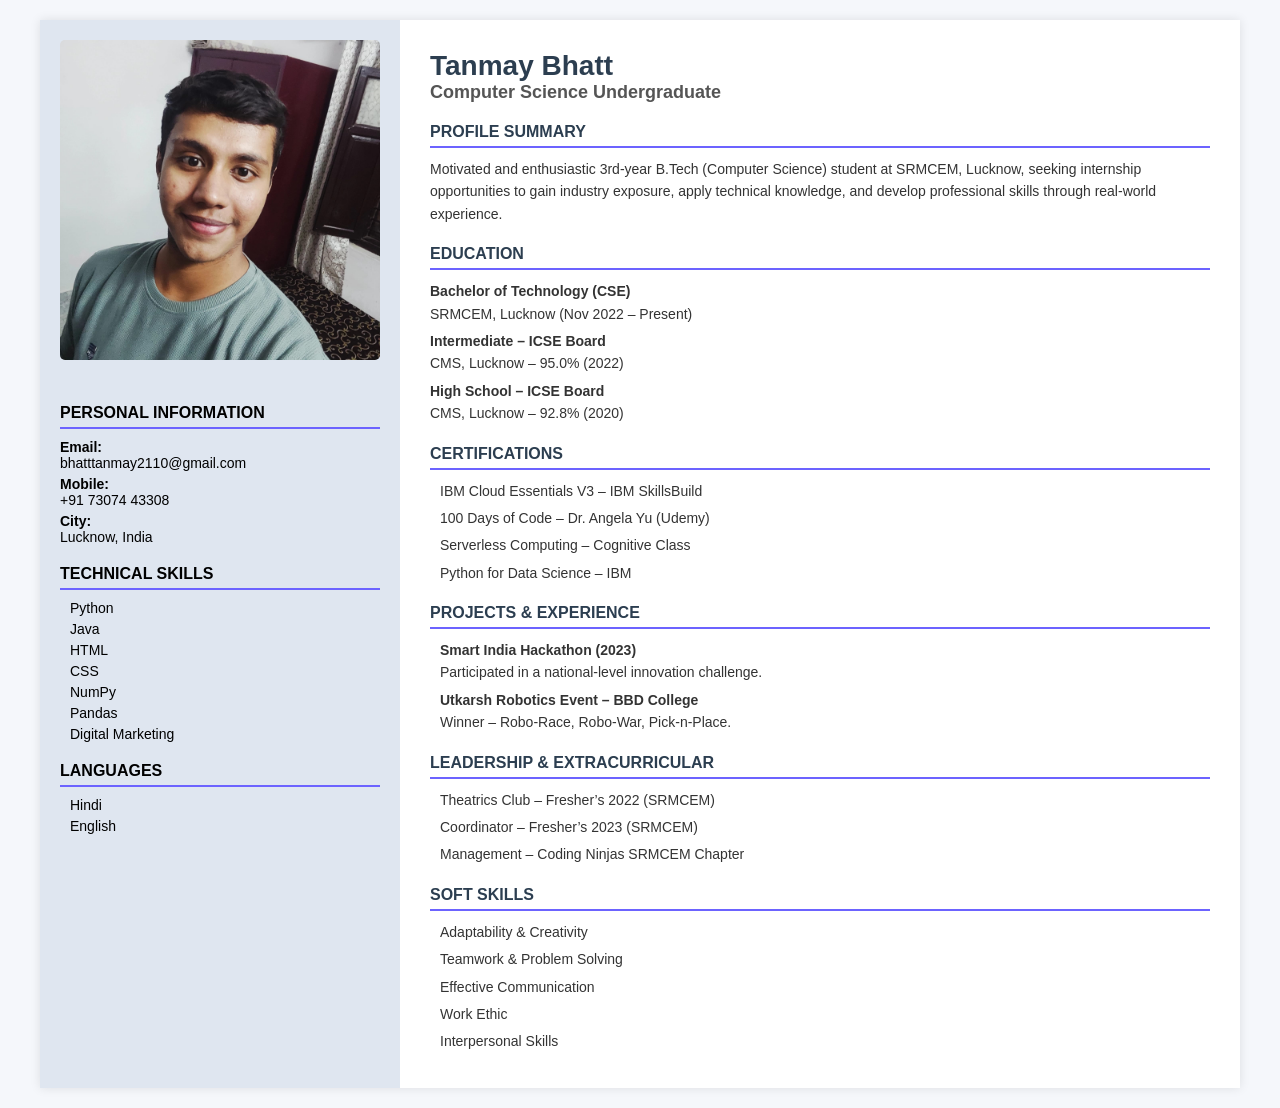
==== index.html @ 98e7f65e "Rename portfolio2.html to index.html" ====
<!DOCTYPE html>
<html lang="en">
<head>
  <meta charset="UTF-8" />
  <meta name="viewport" content="width=device-width, initial-scale=1.0"/>
  <title>Tanmay Bhatt - Resume</title>
  <link rel="stylesheet" href="portfolio.css"/>
</head>
<body>
  <div class="container">
    <div class="left-panel">
      <img src="profilepic.jpeg" alt="Tanmay Bhatt" class="profile-img" />
      <div class="section">
        <h3>PERSONAL INFORMATION</h3>
        <p><strong>Email:</strong><br> bhatttanmay2110@gmail.com</p>
        <p><strong>Mobile:</strong><br> +91 73074 43308</p>
        <p><strong>City:</strong><br> Lucknow, India</p>
      </div>
      <div class="section">
        <h3>TECHNICAL SKILLS</h3>
        <ul>
          <li>Python</li>
          <li>Java</li>
          <li>HTML</li>
          <li>CSS</li>
          <li>NumPy</li>
          <li>Pandas</li>
          <li>Digital Marketing</li>
        </ul>
      </div>
      <div class="section">
        <h3>LANGUAGES</h3>
        <ul>
          <li>Hindi</li>
          <li>English</li>
        </ul>
      </div>
    </div>

    <div class="right-panel">
      <h1>Tanmay Bhatt</h1>
      <h2>Computer Science Undergraduate</h2>

      <div class="section">
        <h3>PROFILE SUMMARY</h3>
        <p>
          Motivated and enthusiastic 3rd-year B.Tech (Computer Science) student at SRMCEM, 
          Lucknow, seeking internship opportunities to gain industry exposure, apply technical 
          knowledge, and develop professional skills through real-world experience.
        </p>
      </div>

      <div class="section">
        <h3>EDUCATION</h3>
        <p><strong>Bachelor of Technology (CSE)</strong><br>
        SRMCEM, Lucknow (Nov 2022 – Present)</p>

        <p><strong>Intermediate – ICSE Board</strong><br>
        CMS, Lucknow – 95.0% (2022)</p>

        <p><strong>High School – ICSE Board</strong><br>
        CMS, Lucknow – 92.8% (2020)</p>
      </div>

      <div class="section">
        <h3>CERTIFICATIONS</h3>
        <ul>
          <li>IBM Cloud Essentials V3 – IBM SkillsBuild</li>
          <li>100 Days of Code – Dr. Angela Yu (Udemy)</li>
          <li>Serverless Computing – Cognitive Class</li>
          <li>Python for Data Science – IBM</li>
        </ul>
      </div>

      <div class="section">
        <h3>PROJECTS & EXPERIENCE</h3>
        <ul>
          <li><strong>Smart India Hackathon (2023)</strong><br>Participated in a national-level innovation challenge.</li>
          <li><strong>Utkarsh Robotics Event – BBD College</strong><br>Winner – Robo-Race, Robo-War, Pick-n-Place.</li>
        </ul>
      </div>

      <div class="section">
        <h3>LEADERSHIP & EXTRACURRICULAR</h3>
        <ul>
          <li>Theatrics Club – Fresher’s 2022 (SRMCEM)</li>
          <li>Coordinator – Fresher’s 2023 (SRMCEM)</li>
          <li>Management – Coding Ninjas SRMCEM Chapter</li>
        </ul>
      </div>

      <div class="section">
        <h3>SOFT SKILLS</h3>
        <ul>
          <li>Adaptability & Creativity</li>
          <li>Teamwork & Problem Solving</li>
          <li>Effective Communication</li>
          <li>Work Ethic</li>
          <li>Interpersonal Skills</li>
        </ul>
      </div>
    </div>
  </div>
</body>
</html>
---- portfolio.css ----
* {
  margin: 0;
  padding: 0;
  box-sizing: border-box;
  font-family: 'Segoe UI', sans-serif;
}

body {
  background-color: #f5f7fb;
  padding: 20px;
}

.container {
  display: flex;
  width: 100%;
  max-width: 1200px;
  margin: auto;
  box-shadow: 0 0 10px rgba(0,0,0,0.1);
  background: #fff;
}

.left-panel {
  width: 30%;
  background-color: #dfe6f0;
  padding: 20px;
  text-align: center;
}

.profile-img {
  width: 100%;
  border-radius: 5px;
  margin-bottom: 20px;
}

.section {
  margin-top: 20px;
  text-align: left;
}

.section h3 {
  font-size: 16px;
  border-bottom: 2px solid #6c63ff;
  margin-bottom: 10px;
  padding-bottom: 5px;
}

.section p, .section li {
  font-size: 14px;
  margin: 5px 0;
}

.section ul {
  list-style: none;
  padding-left: 10px;
}

.right-panel {
  width: 70%;
  padding: 30px;
}

.right-panel h1 {
  font-size: 28px;
  color: #2c3e50;
}

.right-panel h2 {
  font-size: 18px;
  color: #555;
  margin-bottom: 20px;
}

.right-panel .section h3 {
  color: #2c3e50;
}

.right-panel .section p, 
.right-panel .section ul li {
  font-size: 14px;
  color: #333;
  line-height: 1.6;
}
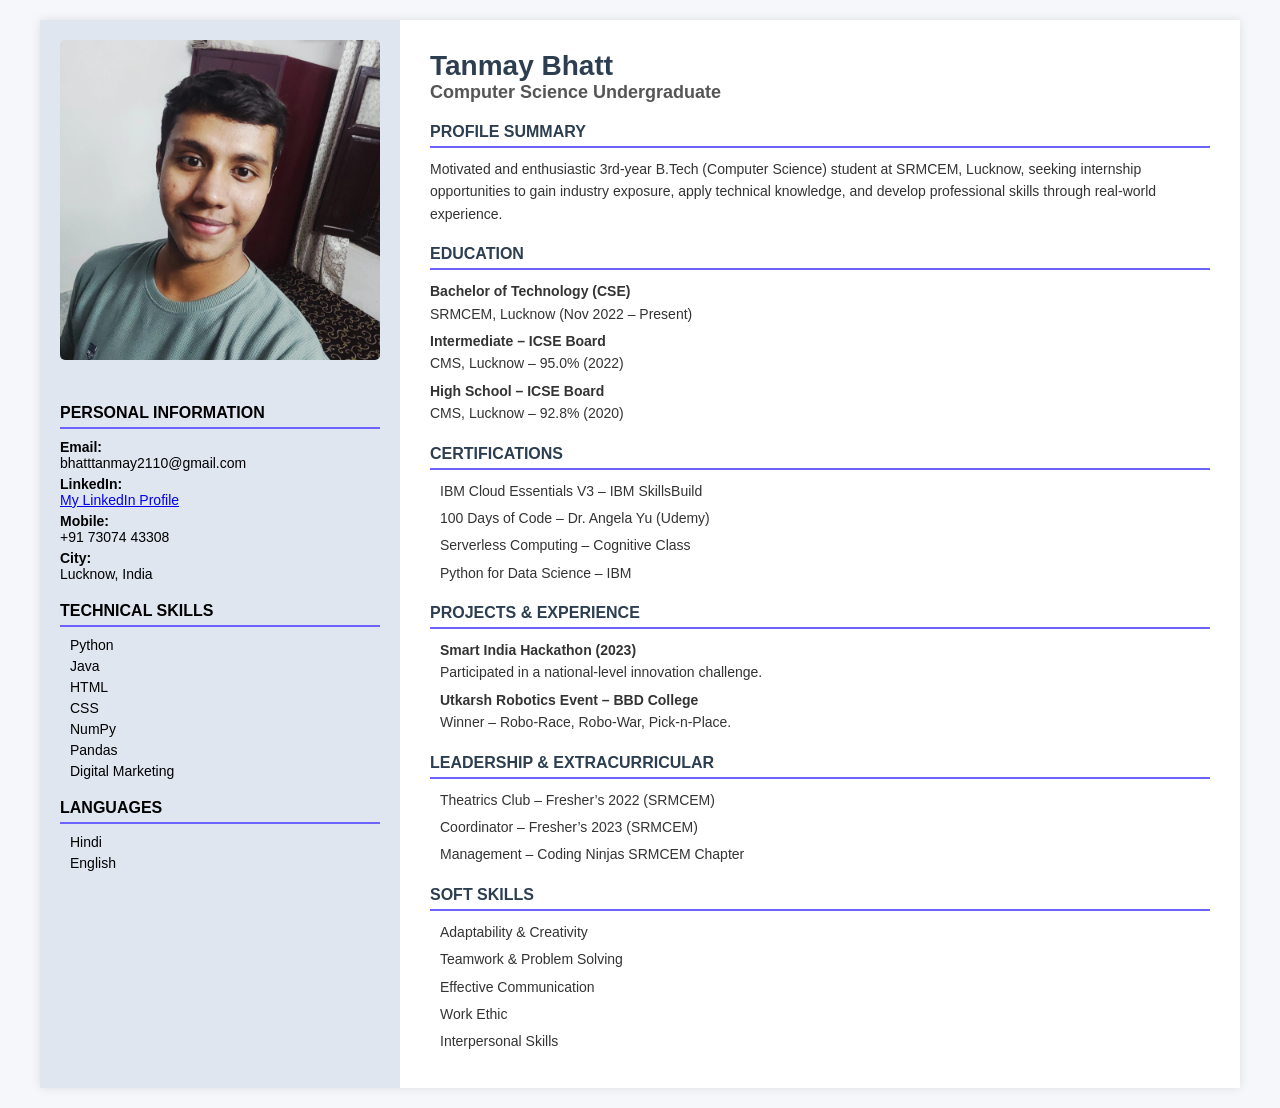
==== commit 5768ca24: "Update index.html" ====
--- a/index.html
+++ b/index.html
@@ -4,7 +4,7 @@
   <meta charset="UTF-8" />
   <meta name="viewport" content="width=device-width, initial-scale=1.0"/>
   <title>Tanmay Bhatt - Resume</title>
-  <link rel="stylesheet" href="portfolio.css"/>
+  <link rel="stylesheet" href="style.css"/>
 </head>
 <body>
   <div class="container">
@@ -13,6 +13,7 @@
       <div class="section">
         <h3>PERSONAL INFORMATION</h3>
         <p><strong>Email:</strong><br> bhatttanmay2110@gmail.com</p>
+        <p><strong>LinkedIn:</strong><br><a href="https://www.linkedin.com/in/tanmay-bhatt-8a244825b" target="_blank">My LinkedIn Profile</a></p>
         <p><strong>Mobile:</strong><br> +91 73074 43308</p>
         <p><strong>City:</strong><br> Lucknow, India</p>
       </div>
--- a/style.css
+++ b/style.css
@@ -0,0 +1,82 @@
+* {
+  margin: 0;
+  padding: 0;
+  box-sizing: border-box;
+  font-family: 'Segoe UI', sans-serif;
+}
+
+body {
+  background-color: #f5f7fb;
+  padding: 20px;
+}
+
+.container {
+  display: flex;
+  width: 100%;
+  max-width: 1200px;
+  margin: auto;
+  box-shadow: 0 0 10px rgba(0,0,0,0.1);
+  background: #fff;
+}
+
+.left-panel {
+  width: 30%;
+  background-color: #dfe6f0;
+  padding: 20px;
+  text-align: center;
+}
+
+.profile-img {
+  width: 100%;
+  border-radius: 5px;
+  margin-bottom: 20px;
+}
+
+.section {
+  margin-top: 20px;
+  text-align: left;
+}
+
+.section h3 {
+  font-size: 16px;
+  border-bottom: 2px solid #6c63ff;
+  margin-bottom: 10px;
+  padding-bottom: 5px;
+}
+
+.section p, .section li {
+  font-size: 14px;
+  margin: 5px 0;
+}
+
+.section ul {
+  list-style: none;
+  padding-left: 10px;
+}
+
+.right-panel {
+  width: 70%;
+  padding: 30px;
+}
+
+.right-panel h1 {
+  font-size: 28px;
+  color: #2c3e50;
+}
+
+.right-panel h2 {
+  font-size: 18px;
+  color: #555;
+  margin-bottom: 20px;
+}
+
+.right-panel .section h3 {
+  color: #2c3e50;
+}
+
+.right-panel .section p, 
+.right-panel .section ul li {
+  font-size: 14px;
+  color: #333;
+  line-height: 1.6;
+}
